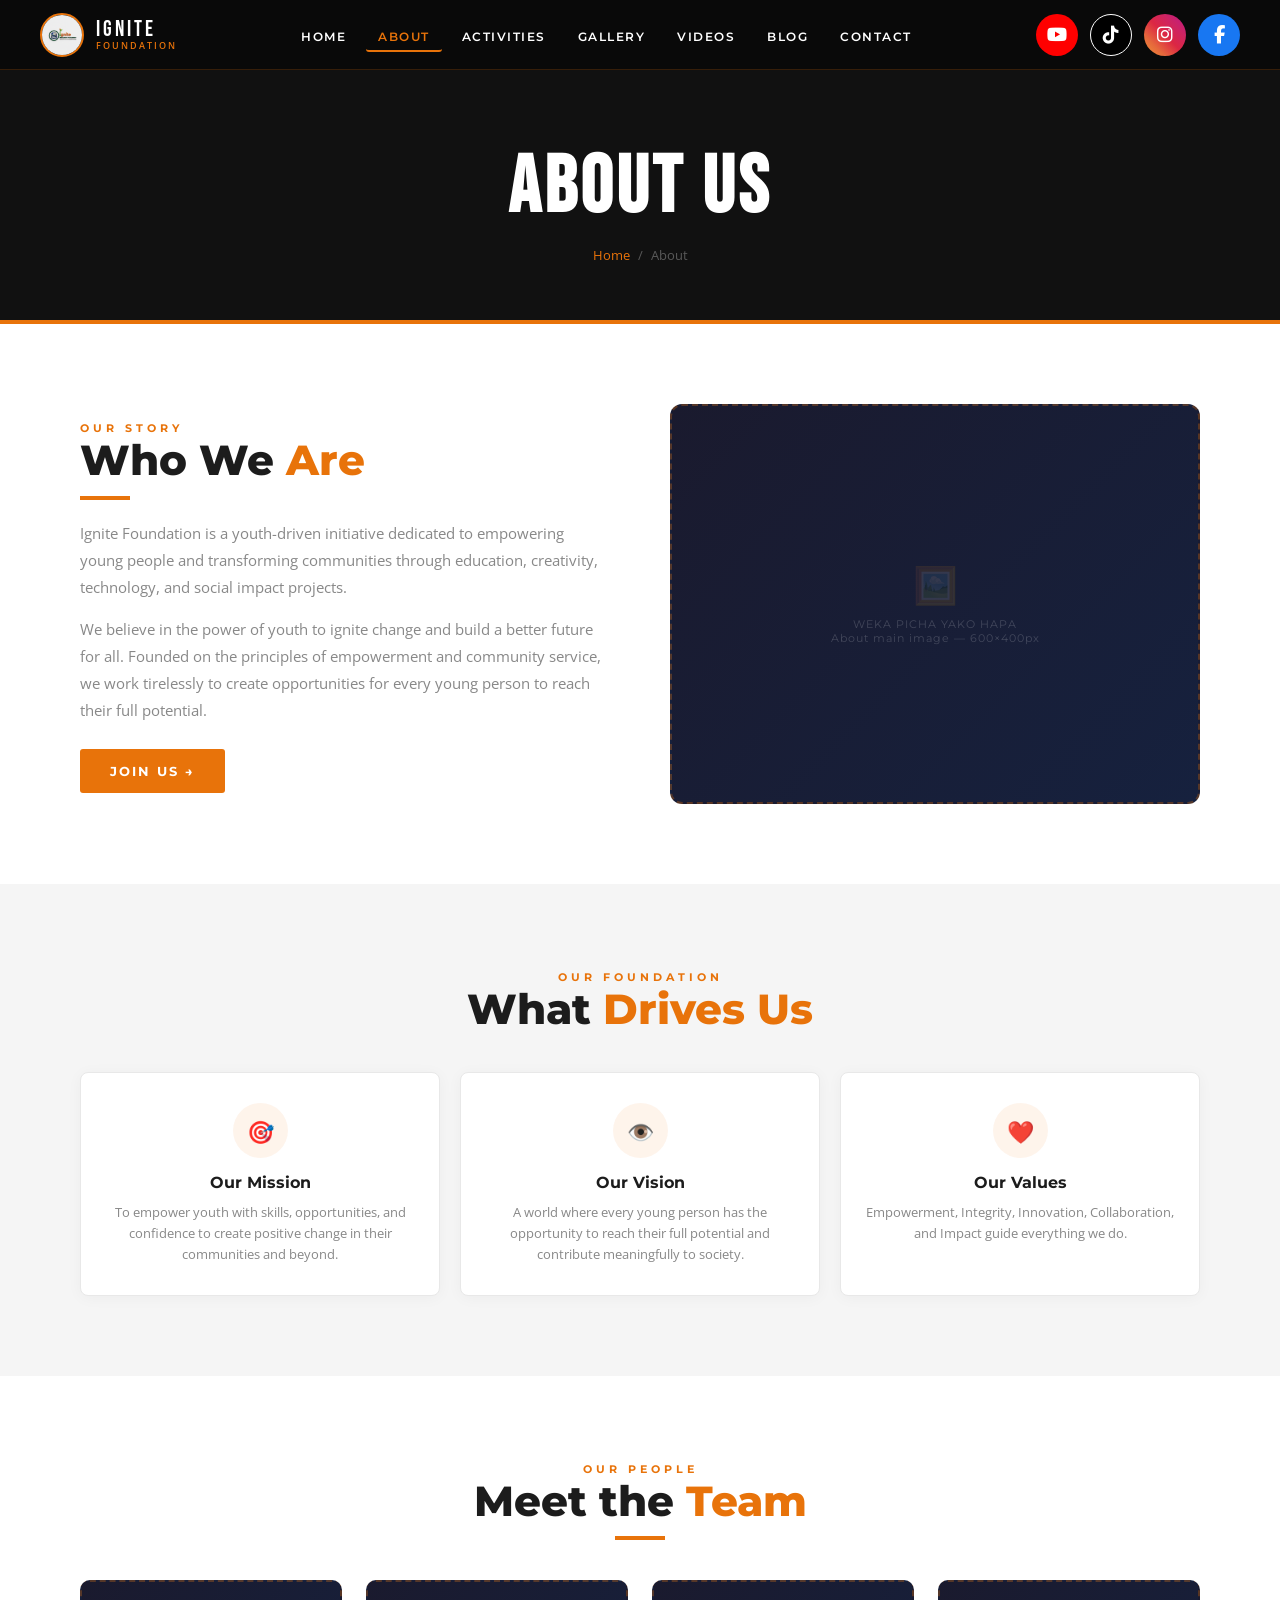
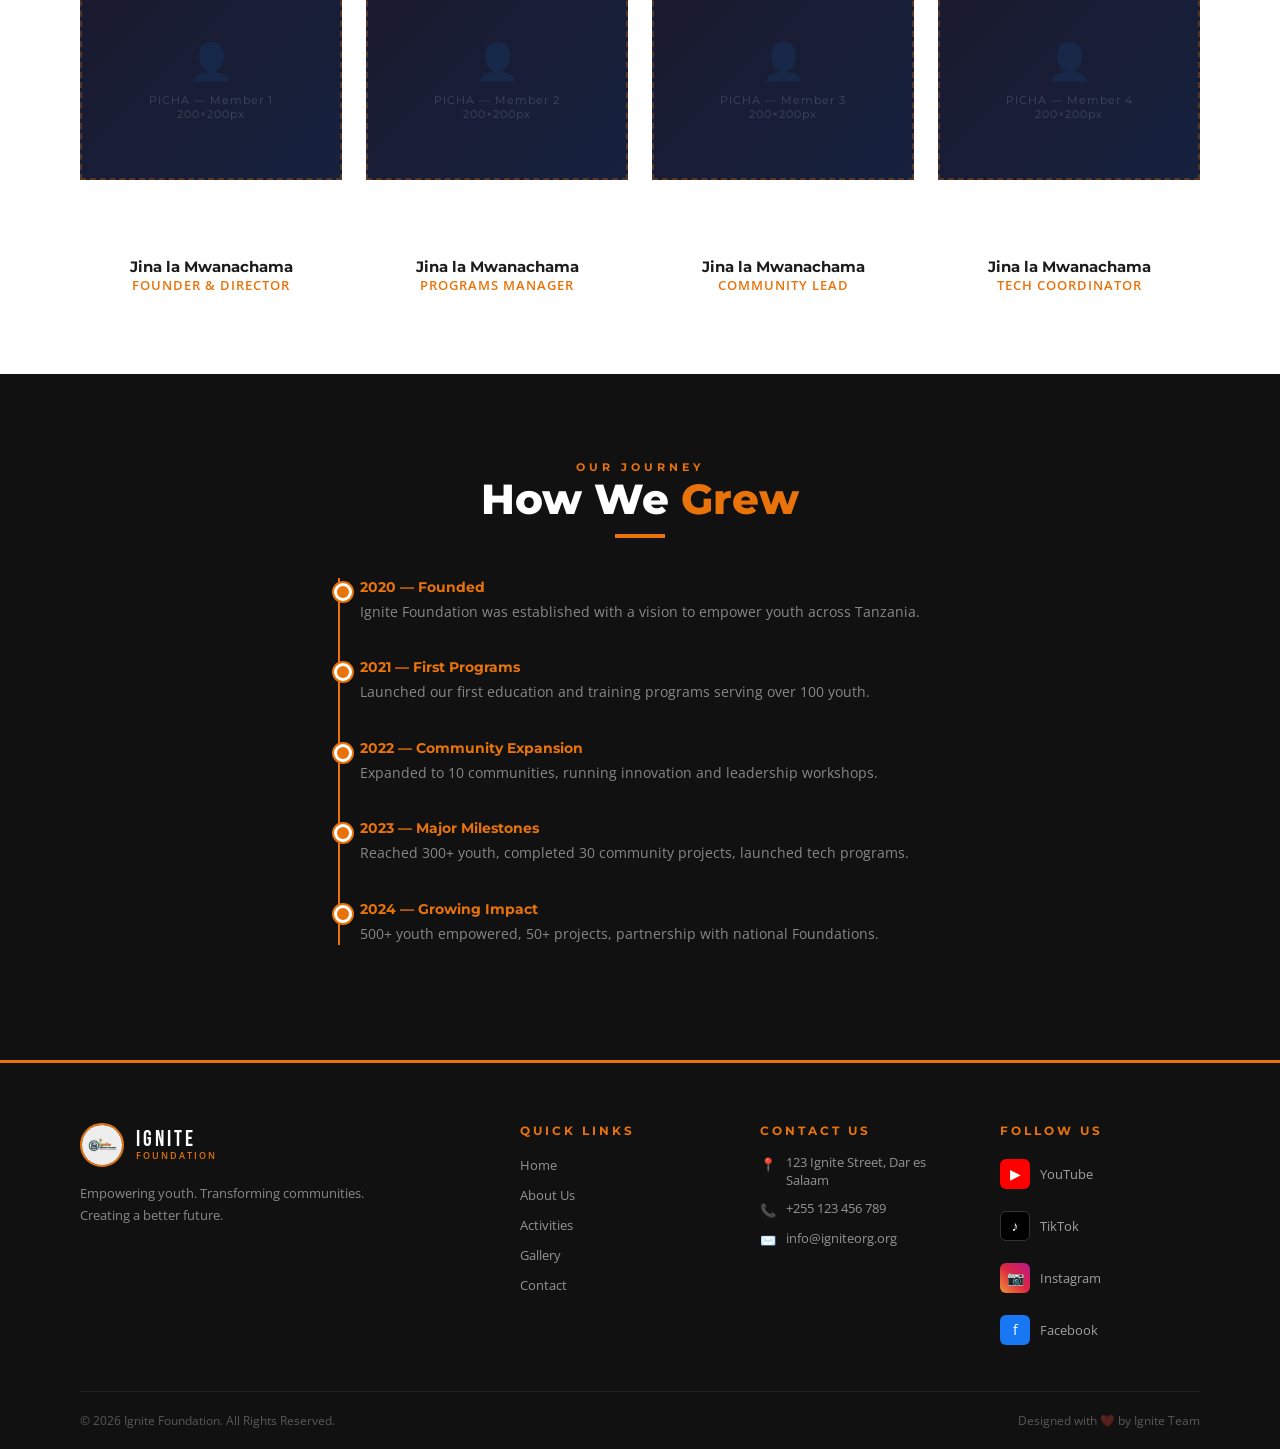
==== pages/about.html @ d7aace43 "First clean commit" ====
<!DOCTYPE html>
<html lang="sw">
<head>
  <meta charset="UTF-8"/>
  <meta name="viewport" content="width=device-width, initial-scale=1.0"/>
  <title>About Us – IGNITE Foundation</title>
  <link rel="stylesheet" href="../css/style.css"/>
  <style>
    .team-grid { display:grid; grid-template-columns:repeat(4,1fr); gap:24px; margin-top:40px; }
    .team-card { text-align:center; }
    .team-photo { width:100%; aspect-ratio:1; border-radius:10px; overflow:hidden; margin-bottom:15px; position:relative; }
    .team-photo img, .team-photo .img-placeholder { width:100%; height:100%; object-fit:cover; }
    .team-card h3 { font-family:'Montserrat',sans-serif; font-weight:700; font-size:15px; color:var(--text-dark); }
    .team-card p { font-size:13px; color:var(--orange); font-weight:600; letter-spacing:1px; text-transform:uppercase; }
    .timeline { position:relative; padding-left:30px; }
    .timeline::before { content:''; position:absolute; left:8px; top:0; bottom:0; width:2px; background:var(--orange); }
    .timeline-item { position:relative; margin-bottom:35px; }
    .timeline-item::before { content:''; position:absolute; left:-26px; top:5px; width:12px; height:12px; border-radius:50%; background:var(--orange); border:3px solid white; box-shadow:0 0 0 2px var(--orange); }
    .timeline-item h4 { font-family:'Montserrat',sans-serif; font-weight:700; color:var(--orange); font-size:14px; margin-bottom:5px; }
    .timeline-item p { font-size:14px; color:var(--gray); line-height:1.6; }
    @media(max-width:768px){ .team-grid{grid-template-columns:repeat(2,1fr);} }
    @media(max-width:480px){ .team-grid{grid-template-columns:1fr;} }
  </style>
</head>
<body>
<nav class="navbar">
  <a href="../index.html" class="nav-logo">

    <img src="../images/logo.png" alt="IGNITE Logo" class="logo-img">

    <div class="logo-text">
      <span class="logo-name">IGNITE</span>
      <span class="logo-tagline">Foundation</span>
    </div>

  </a>

  <ul class="nav-links">
    <li><a href="../index.html">Home</a></li>
    <li><a href="about.html" class="active">About</a></li>
    <li><a href="activities.html">Activities</a></li>
    <li><a href="gallery.html">Gallery</a></li>
    <li><a href="videos.html">Videos</a></li>
    <li><a href="blog.html">Blog</a></li>
    <li><a href="contact.html">Contact</a></li>
  </ul>



  <!-- FONT AWESOME ICONS -->
  <link rel="stylesheet" href="https://cdnjs.cloudflare.com/ajax/libs/font-awesome/6.5.0/css/all.min.css">

  <!-- INTERNAL STYLING -->
  <style>

    /* NAV SOCIAL CONTAINER */
    .nav-social {
      display: flex;
      gap: 12px;
      align-items: center;
    }

    /* ICON BUTTON STYLE */
    .nav-social a {
      width: 42px;
      height: 42px;
      display: flex;
      justify-content: center;
      align-items: center;
      border-radius: 50%;
      background: #222;
      color: #fff;
      font-size: 18px;
      text-decoration: none;
      transition: 0.3s ease;
    }

    /* HOVER EFFECT */
    .nav-social a:hover {
      transform: translateY(-4px) scale(1.1);
    }

    /* BRAND COLORS */
    .nav-social .yt:hover {
      background: #FF0000;
    }

    .nav-social .tt:hover {
      background: #000000;
    }

    .nav-social .ig:hover {
      background: linear-gradient(45deg, #f9ce34, #ee2a7b, #6228d7);
    }

    .nav-social .fb:hover {
      background: #1877F2;
    }

  </style>
</head>

<body>

<!-- SOCIAL ICONS -->
<div class="nav-social">

  <a href="#" class="yt" title="YouTube" target="_blank" rel="noopener">
    <i class="fa-brands fa-youtube"></i>
  </a>

  <a href="#" class="tt" title="TikTok" target="_blank" rel="noopener">
    <i class="fa-brands fa-tiktok"></i>
  </a>

  <a href="#" class="ig" title="Instagram" target="_blank" rel="noopener">
    <i class="fa-brands fa-instagram"></i>
  </a>

  <a href="#" class="fb" title="Facebook" target="_blank" rel="noopener">
    <i class="fa-brands fa-facebook-f"></i>
  </a>

</div>

</body>
</html>

  <div class="hamburger"><span></span><span></span><span></span></div>
</nav>
  <!-- Page Header -->
  <div class="page-header">
    <h1>About Us</h1>
    <div class="breadcrumb">
      <a href="../index.html">Home</a>
      <span>/</span>
      <span>About</span>
    </div>
  </div>

  <!-- Who We Are -->
  <section style="background:white;">
    <div class="container">
      <div style="display:grid;grid-template-columns:1fr 1fr;gap:60px;align-items:center;">
        <div class="fade-in">
          <span class="section-label">Our Story</span>
          <h2 class="section-title">Who We <span class="highlight">Are</span></h2>
          <div class="underline-bar"></div>
          <p style="color:var(--gray);line-height:1.8;margin-bottom:15px;font-size:15px;">
            Ignite Foundation is a youth-driven initiative dedicated to empowering young people and transforming communities through education, creativity, technology, and social impact projects.
          </p>
          <p style="color:var(--gray);line-height:1.8;margin-bottom:25px;font-size:15px;">
            We believe in the power of youth to ignite change and build a better future for all. Founded on the principles of empowerment and community service, we work tirelessly to create opportunities for every young person to reach their full potential.
          </p>
          <a href="contact.html" class="btn-primary">Join Us &rarr;</a>
        </div>

        <!--
          =============================================
          ABOUT IMAGE - WEKA PICHA YAKO HAPA
          <img src="../images/about-main.jpg" alt="About IGNITE" style="width:100%;border-radius:12px;object-fit:cover;height:400px;">
          =============================================
        -->
        <div class="img-placeholder fade-in" style="height:400px;border-radius:12px;">
          <span class="ph-icon">🖼️</span>
          <span class="ph-text">WEKA PICHA YAKO HAPA<br>About main image — 600×400px</span>
        </div>
      </div>
    </div>
  </section>

  <!-- Mission, Vision, Values -->
  <section style="background:var(--light-gray);">
    <div class="container">
      <div style="text-align:center;margin-bottom:40px;">
        <span class="section-label">Our Foundation</span>
        <h2 class="section-title">What <span class="highlight">Drives Us</span></h2>
      </div>
      <div class="cards-grid" style="grid-template-columns:repeat(3,1fr);">
        <div class="info-card fade-in">
          <div class="card-icon">🎯</div>
          <h3>Our Mission</h3>
          <p>To empower youth with skills, opportunities, and confidence to create positive change in their communities and beyond.</p>
        </div>
        <div class="info-card fade-in">
          <div class="card-icon">👁️</div>
          <h3>Our Vision</h3>
          <p>A world where every young person has the opportunity to reach their full potential and contribute meaningfully to society.</p>
        </div>
        <div class="info-card fade-in">
          <div class="card-icon">❤️</div>
          <h3>Our Values</h3>
          <p>Empowerment, Integrity, Innovation, Collaboration, and Impact guide everything we do.</p>
        </div>
      </div>
    </div>
  </section>

  <!-- Team Section -->
  <section style="background:white;">
    <div class="container">
      <div style="text-align:center;margin-bottom:10px;">
        <span class="section-label">Our People</span>
        <h2 class="section-title">Meet the <span class="highlight">Team</span></h2>
        <div class="underline-bar" style="margin:12px auto;"></div>
      </div>

      <div class="team-grid">
        <!--
          =============================================
          TEAM MEMBER 1 - WEKA PICHA NA JINA
          Badilisha div.img-placeholder na:
          <img src="../images/team-1.jpg" alt="Team Member" class="team-member-img">
          =============================================
        -->
        <div class="team-card fade-in">
          <div class="team-photo">
            <div class="img-placeholder" style="height:200px;">
              <span class="ph-icon">👤</span>
              <span class="ph-text">PICHA — Member 1<br>200×200px</span>
            </div>
          </div>
          <h3>Jina la Mwanachama</h3>
          <p>Founder & Director</p>
        </div>

        <div class="team-card fade-in">
          <div class="team-photo">
            <div class="img-placeholder" style="height:200px;">
              <span class="ph-icon">👤</span>
              <span class="ph-text">PICHA — Member 2<br>200×200px</span>
            </div>
          </div>
          <h3>Jina la Mwanachama</h3>
          <p>Programs Manager</p>
        </div>

        <div class="team-card fade-in">
          <div class="team-photo">
            <div class="img-placeholder" style="height:200px;">
              <span class="ph-icon">👤</span>
              <span class="ph-text">PICHA — Member 3<br>200×200px</span>
            </div>
          </div>
          <h3>Jina la Mwanachama</h3>
          <p>Community Lead</p>
        </div>

        <div class="team-card fade-in">
          <div class="team-photo">
            <div class="img-placeholder" style="height:200px;">
              <span class="ph-icon">👤</span>
              <span class="ph-text">PICHA — Member 4<br>200×200px</span>
            </div>
          </div>
          <h3>Jina la Mwanachama</h3>
          <p>Tech Coordinator</p>
        </div>
      </div>
    </div>
  </section>

  <!-- Journey Timeline -->
  <section style="background:var(--dark);">
    <div class="container" style="max-width:700px;">
      <div style="text-align:center;margin-bottom:40px;">
        <span class="section-label">Our Journey</span>
        <h2 class="section-title white">How We <span class="highlight">Grew</span></h2>
        <div class="underline-bar" style="margin:12px auto;"></div>
      </div>
      <div class="timeline">
        <div class="timeline-item fade-in">
          <h4>2020 — Founded</h4>
          <p>Ignite Foundation was established with a vision to empower youth across Tanzania.</p>
        </div>
        <div class="timeline-item fade-in">
          <h4>2021 — First Programs</h4>
          <p>Launched our first education and training programs serving over 100 youth.</p>
        </div>
        <div class="timeline-item fade-in">
          <h4>2022 — Community Expansion</h4>
          <p>Expanded to 10 communities, running innovation and leadership workshops.</p>
        </div>
        <div class="timeline-item fade-in">
          <h4>2023 — Major Milestones</h4>
          <p>Reached 300+ youth, completed 30 community projects, launched tech programs.</p>
        </div>
        <div class="timeline-item fade-in">
          <h4>2024 — Growing Impact</h4>
          <p>500+ youth empowered, 50+ projects, partnership with national Foundations.</p>
        </div>
      </div>
    </div>
  </section>

  <!-- Footer -->
  <footer>
   <div class="container">
  <div class="footer-grid">
    <div class="footer-brand">

      <a href="../index.html" class="nav-logo">

        <!-- FOOTER LOGO IMAGE -->
        <img src="../images/logo.png" alt="IGNITE Logo" class="logo-img">

        <div class="logo-text">
          <span class="logo-name">IGNITE</span>
          <span class="logo-tagline">Foundation</span>
        </div>

      </a>

      <p>
        Empowering youth.
        Transforming communities.<br>
        Creating a better future.
      </p>

    </div>
        <div class="footer-col">
          <h4>Quick Links</h4>
          <ul>
            <li><a href="../index.html">Home</a></li>
            <li><a href="about.html">About Us</a></li>
            <li><a href="activities.html">Activities</a></li>
            <li><a href="gallery.html">Gallery</a></li>
            <li><a href="contact.html">Contact</a></li>
          </ul>
        </div>
        <div class="footer-col">
          <h4>Contact Us</h4>
          <div class="contact-item"><span>📍</span><span>123 Ignite Street, Dar es Salaam</span></div>
          <div class="contact-item"><span>📞</span><span>+255 123 456 789</span></div>
          <div class="contact-item"><span>✉️</span><span>info@igniteorg.org</span></div>
        </div>
        <div class="footer-col">
          <h4>Follow Us</h4>
          <div class="social-links">
            <!-- BADILISHA href na links zako halisi -->
            <a href="#" class="social-link" target="_blank"><div class="social-icon s-yt">▶</div><span>YouTube</span></a>
            <a href="#" class="social-link" target="_blank"><div class="social-icon s-tt">♪</div><span>TikTok</span></a>
            <a href="#" class="social-link" target="_blank"><div class="social-icon s-ig">📷</div><span>Instagram</span></a>
            <a href="#" class="social-link" target="_blank"><div class="social-icon s-fb">f</div><span>Facebook</span></a>
          </div>
        </div>
      </div>
      <div class="footer-bottom">
        <p>© 2026 Ignite Foundation. All Rights Reserved.</p>
        <p>Designed with ❤️ by Ignite Team</p>
      </div>
    </div>
  </footer>
  <script src="../js/main.js"></script>
</body>
</html>
---- css/style.css ----
/* =============================================
   IGNITE ORGANIZATION - MAIN STYLESHEET
   ============================================= */

@import url('https://fonts.googleapis.com/css2?family=Bebas+Neue&family=Montserrat:wght@300;400;600;700;800;900&family=Open+Sans:wght@300;400;600&display=swap');

:root {
  --orange: #E8730A;
  --orange-dark: #C5600A;
  --orange-light: #FF9A3C;
  --black: #0A0A0A;
  --dark: #111111;
  --dark-card: #1A1A1A;
  --white: #FFFFFF;
  --gray: #888888;
  --light-gray: #F5F5F5;
  --text-dark: #1C1C1C;
}

* {
  margin: 0;
  padding: 0;
  box-sizing: border-box;
}

html { scroll-behavior: smooth; }

body {
  font-family: 'Open Sans', sans-serif;
  color: var(--text-dark);
  background: var(--white);
  overflow-x: hidden;
}

/* ---- NAVBAR ---- */
.navbar {
  position: fixed;
  top: 0; left: 0; right: 0;
  z-index: 1000;
  background: rgba(10,10,10,0.97);
  backdrop-filter: blur(10px);
  display: flex;
  align-items: center;
  justify-content: space-between;
  padding: 0 40px;
  height: 70px;
  border-bottom: 1px solid rgba(232,115,10,0.2);
}

.nav-logo {
  display: flex;
  align-items: center;
  gap: 12px;
  text-decoration: none;
}

/* =============================================
   LOGO PLACEHOLDER - WEKA LOGO YAKO HAPA
   Badilisha <img> tag hii na logo yako halisi
   ============================================= */
.logo-img {
  width: 44px;
  height: 44px;
  border-radius: 50%;
  object-fit: cover;
  border: 2px solid var(--orange);
  /* Hii ni placeholder - weka src="path/to/your-logo.png" */
  background: linear-gradient(135deg, var(--orange), var(--orange-dark));
  display: flex;
  align-items: center;
  justify-content: center;
  font-size: 20px;
  color: white;
  font-weight: 900;
  font-family: 'Bebas Neue', sans-serif;
  letter-spacing: 1px;
}

.logo-text {
  display: flex;
  flex-direction: column;
}

.logo-name {
  font-family: 'Bebas Neue', sans-serif;
  font-size: 22px;
  letter-spacing: 3px;
  color: var(--white);
  line-height: 1;
}

.logo-tagline {
  font-size: 9px;
  color: var(--orange);
  letter-spacing: 2px;
  text-transform: uppercase;
  font-weight: 600;
  line-height: 1;
}

.nav-links {
  display: flex;
  align-items: center;
  gap: 8px;
  list-style: none;
}

.nav-links a {
  color: var(--white);
  text-decoration: none;
  font-size: 12px;
  font-weight: 600;
  letter-spacing: 1.5px;
  text-transform: uppercase;
  padding: 6px 12px;
  border-radius: 3px;
  transition: all 0.3s;
  font-family: 'Montserrat', sans-serif;
}

.nav-links a:hover,
.nav-links a.active {
  color: var(--orange);
}

.nav-links a.active {
  border-bottom: 2px solid var(--orange);
}

.nav-social {
  display: flex;
  align-items: center;
  gap: 10px;
}

.nav-social a {
  width: 32px;
  height: 32px;
  border-radius: 50%;
  display: flex;
  align-items: center;
  justify-content: center;
  text-decoration: none;
  font-size: 14px;
  transition: transform 0.3s;
  color: white;
}

.nav-social a:hover { transform: scale(1.15); }
.nav-social a.yt { background: #FF0000; }
.nav-social a.tt { background: #000; border: 1px solid #fff; }
.nav-social a.ig { background: linear-gradient(45deg, #f09433, #e6683c, #dc2743, #cc2366, #bc1888); }
.nav-social a.fb { background: #1877F2; }

.hamburger {
  display: none;
  flex-direction: column;
  gap: 5px;
  cursor: pointer;
  padding: 5px;
}
.hamburger span {
  width: 25px; height: 2px;
  background: white;
  transition: all 0.3s;
}

/* ---- HERO ---- */
.hero {
  position: relative;
  height: 100vh;
  min-height: 600px;
  overflow: hidden;
  display: flex;
  align-items: center;
}

.hero-slides { position: absolute; inset: 0; }

.slide {
  position: absolute;
  inset: 0;
  opacity: 0;
  transition: opacity 1s ease;
}
.slide.active { opacity: 1; }

/* =============================================
   HERO SLIDES - WEKA PICHA ZAKO HAPA
   Kila .slide-bg inahitaji picha yako halisi
   ============================================= */
.slide-bg {
  width: 100%; height: 100%;
  object-fit: cover;
  /* 
    JINSI YA KUBADILISHA:
    Badilisha style="background: ..." na:
    <img src="images/hero-1.jpg" alt="Hero Image" class="slide-bg-img">
    au weka: background-image: url('images/hero-1.jpg');
  */
}

.slide-overlay {
  position: absolute;
  inset: 0;
  background: linear-gradient(90deg, rgba(0,0,0,0.85) 0%, rgba(0,0,0,0.4) 60%, transparent 100%);
}

.hero-content {
  position: relative;
  z-index: 2;
  padding: 0 80px;
  max-width: 700px;
}

.hero-content h1 {
  font-family: 'Bebas Neue', sans-serif;
  font-size: clamp(60px, 10vw, 110px);
  color: var(--orange);
  letter-spacing: 4px;
  line-height: 0.9;
  animation: slideUp 0.8s ease forwards;
}

.hero-content h2 {
  font-family: 'Montserrat', sans-serif;
  font-size: clamp(18px, 3vw, 28px);
  color: var(--white);
  font-weight: 900;
  text-transform: uppercase;
  letter-spacing: 2px;
  margin: 12px 0;
  animation: slideUp 0.9s ease forwards;
}

.hero-content p {
  color: rgba(255,255,255,0.8);
  font-size: 15px;
  line-height: 1.7;
  margin-bottom: 30px;
  max-width: 380px;
  animation: slideUp 1s ease forwards;
}

.btn-primary {
  display: inline-flex;
  align-items: center;
  gap: 10px;
  background: var(--orange);
  color: white;
  padding: 14px 30px;
  text-decoration: none;
  font-family: 'Montserrat', sans-serif;
  font-weight: 700;
  font-size: 13px;
  letter-spacing: 2px;
  text-transform: uppercase;
  border-radius: 3px;
  transition: all 0.3s;
  border: none;
  cursor: pointer;
}

.btn-primary:hover {
  background: var(--orange-dark);
  transform: translateY(-2px);
  box-shadow: 0 8px 25px rgba(232,115,10,0.4);
}

.btn-outline {
  display: inline-flex;
  align-items: center;
  gap: 10px;
  background: transparent;
  color: white;
  padding: 14px 30px;
  text-decoration: none;
  font-family: 'Montserrat', sans-serif;
  font-weight: 700;
  font-size: 13px;
  letter-spacing: 2px;
  text-transform: uppercase;
  border-radius: 3px;
  border: 2px solid white;
  transition: all 0.3s;
  cursor: pointer;
}
.btn-outline:hover { background: white; color: var(--black); }

.btn-dark {
  display: inline-flex;
  align-items: center;
  gap: 10px;
  background: var(--black);
  color: white;
  padding: 14px 30px;
  text-decoration: none;
  font-family: 'Montserrat', sans-serif;
  font-weight: 700;
  font-size: 13px;
  letter-spacing: 2px;
  text-transform: uppercase;
  border-radius: 3px;
  transition: all 0.3s;
  border: 2px solid var(--black);
}
.btn-dark:hover { background: transparent; color: var(--black); border-color: var(--black); }

.hero-dots {
  position: absolute;
  bottom: 30px;
  left: 50%;
  transform: translateX(-50%);
  display: flex;
  gap: 8px;
  z-index: 5;
}

.dot {
  width: 10px; height: 10px;
  border-radius: 50%;
  background: rgba(255,255,255,0.4);
  cursor: pointer;
  transition: all 0.3s;
}
.dot.active { background: var(--orange); transform: scale(1.3); }

.hero-nav {
  position: absolute;
  top: 50%; z-index: 5;
  transform: translateY(-50%);
  background: rgba(255,255,255,0.1);
  border: 1px solid rgba(255,255,255,0.3);
  color: white;
  width: 50px; height: 50px;
  border-radius: 50%;
  cursor: pointer;
  font-size: 20px;
  display: flex;
  align-items: center;
  justify-content: center;
  transition: all 0.3s;
  backdrop-filter: blur(5px);
}
.hero-nav:hover { background: var(--orange); border-color: var(--orange); }
.hero-prev { left: 20px; }
.hero-next { right: 20px; }

/* ---- SECTIONS ---- */
section { padding: 80px 0; }

.container {
  max-width: 1200px;
  margin: 0 auto;
  padding: 0 40px;
}

.section-label {
  font-family: 'Montserrat', sans-serif;
  font-size: 11px;
  font-weight: 700;
  letter-spacing: 4px;
  text-transform: uppercase;
  color: var(--orange);
  margin-bottom: 8px;
}

.section-title {
  font-family: 'Montserrat', sans-serif;
  font-size: clamp(28px, 4vw, 42px);
  font-weight: 800;
  color: var(--text-dark);
  line-height: 1.1;
}

.section-title .highlight { color: var(--orange); }

.section-title.white { color: var(--white); }

.underline-bar {
  width: 50px; height: 4px;
  background: var(--orange);
  margin: 12px 0 20px;
}

/* ---- ABOUT SECTION ---- */
.about-section { background: var(--white); }

.about-grid {
  display: grid;
  grid-template-columns: 1fr 2fr;
  gap: 60px;
  align-items: start;
}

.about-left p {
  color: var(--gray);
  line-height: 1.8;
  margin-bottom: 25px;
  font-size: 15px;
}

.cards-grid {
  display: grid;
  grid-template-columns: repeat(3, 1fr);
  gap: 20px;
}

.info-card {
  background: var(--white);
  border: 1px solid #E8E8E8;
  border-radius: 8px;
  padding: 30px 20px;
  text-align: center;
  transition: all 0.3s;
  box-shadow: 0 2px 15px rgba(0,0,0,0.04);
}

.info-card:hover {
  border-color: var(--orange);
  transform: translateY(-5px);
  box-shadow: 0 10px 30px rgba(232,115,10,0.1);
}

.card-icon {
  width: 55px; height: 55px;
  margin: 0 auto 15px;
  background: rgba(232,115,10,0.08);
  border-radius: 50%;
  display: flex;
  align-items: center;
  justify-content: center;
  font-size: 22px;
}

.info-card h3 {
  font-family: 'Montserrat', sans-serif;
  font-size: 16px;
  font-weight: 700;
  margin-bottom: 10px;
  color: var(--text-dark);
}

.info-card p {
  font-size: 13px;
  color: var(--gray);
  line-height: 1.6;
}

/* ---- ACTIVITIES ---- */
.activities-section {
  background: var(--dark);
  padding: 80px 0;
}

.activities-header {
  display: flex;
  justify-content: space-between;
  align-items: flex-end;
  margin-bottom: 40px;
}

.activities-grid {
  display: grid;
  grid-template-columns: repeat(4, 1fr);
  gap: 20px;
}

.activity-card {
  position: relative;
  border-radius: 8px;
  overflow: hidden;
  cursor: pointer;
  group: true;
}

/* =============================================
   ACTIVITY CARDS - WEKA PICHA ZAKO HAPA
   Kila .activity-img inahitaji picha yako
   ============================================= */
.activity-img {
  width: 100%;
  height: 220px;
  object-fit: cover;
  display: block;
  transition: transform 0.4s ease;
  /*
    JINSI YA KUBADILISHA:
    <img src="images/activity-1.jpg" alt="Education" class="activity-img">
    au weka background-image kwenye div
  */
}

.activity-card:hover .activity-img { transform: scale(1.05); }

.activity-overlay {
  position: absolute;
  bottom: 0; left: 0; right: 0;
  background: linear-gradient(0deg, rgba(0,0,0,0.95) 0%, transparent 100%);
  padding: 60px 16px 16px;
}

.activity-badge {
  width: 38px; height: 38px;
  background: var(--orange);
  border-radius: 50%;
  display: flex;
  align-items: center;
  justify-content: center;
  font-size: 16px;
  margin-bottom: 8px;
}

.activity-overlay h3 {
  font-family: 'Montserrat', sans-serif;
  font-size: 14px;
  font-weight: 700;
  color: white;
  margin-bottom: 5px;
}

.activity-overlay p {
  font-size: 12px;
  color: rgba(255,255,255,0.7);
  line-height: 1.5;
}

/* ---- GALLERY ---- */
.gallery-grid {
  display: grid;
  grid-template-columns: repeat(3, 1fr);
  gap: 12px;
}

/* =============================================
   GALLERY - WEKA PICHA ZAKO HAPA
   Kila .gallery-item inahitaji picha yako
   ============================================= */
.gallery-item {
  position: relative;
  border-radius: 6px;
  overflow: hidden;
  aspect-ratio: 4/3;
  cursor: pointer;
  /*
    JINSI YA KUBADILISHA:
    <img src="images/gallery-1.jpg" alt="Gallery" class="gallery-img">
    Weka picha yako halisi ndani ya kila gallery-item
  */
}

.gallery-img {
  width: 100%; height: 100%;
  object-fit: cover;
  transition: transform 0.4s ease;
}

.gallery-item:hover .gallery-img { transform: scale(1.08); }

.gallery-overlay {
  position: absolute;
  inset: 0;
  background: rgba(232,115,10,0.7);
  display: flex;
  align-items: center;
  justify-content: center;
  opacity: 0;
  transition: opacity 0.3s;
  font-size: 28px;
  color: white;
}
.gallery-item:hover .gallery-overlay { opacity: 1; }

/* ---- VIDEO SECTION ---- */
.video-section { background: var(--light-gray); }

.video-wrapper {
  position: relative;
  border-radius: 10px;
  overflow: hidden;
  aspect-ratio: 16/9;
  cursor: pointer;
}

/* =============================================
   VIDEO SECTION - WEKA VIDEO YAKO HAPA
   Badilisha embed URL au thumbnail
   ============================================= */
.video-thumbnail {
  width: 100%; height: 100%;
  object-fit: cover;
  /*
    JINSI YA KUBADILISHA:
    Option 1 - YouTube: badilisha src ya iframe
    Option 2 - Thumbnail: weka picha yako
    <img src="images/video-thumb.jpg" class="video-thumbnail">
  */
}

.play-btn {
  position: absolute;
  top: 50%; left: 50%;
  transform: translate(-50%, -50%);
  width: 70px; height: 70px;
  background: rgba(232,115,10,0.9);
  border-radius: 50%;
  display: flex;
  align-items: center;
  justify-content: center;
  font-size: 26px;
  color: white;
  transition: all 0.3s;
  cursor: pointer;
  border: 3px solid white;
}
.play-btn:hover { transform: translate(-50%, -50%) scale(1.1); }

/* ---- CTA BANNER ---- */
.cta-section {
  position: relative;
  overflow: hidden;
  padding: 80px 0;
}

/* =============================================
   CTA BACKGROUND - WEKA PICHA YAKO HAPA
   ============================================= */
.cta-bg {
  position: absolute; inset: 0;
  /*
    JINSI YA KUBADILISHA:
    background-image: url('images/cta-bg.jpg');
    background-size: cover;
    background-position: center;
    Kisha ongeza overlay kwa urembo
  */
  background: linear-gradient(135deg, var(--orange-dark) 0%, var(--orange) 100%);
}

.cta-overlay {
  position: absolute; inset: 0;
  background: rgba(0,0,0,0.3);
}

.cta-content {
  position: relative;
  z-index: 2;
  display: flex;
  justify-content: space-between;
  align-items: center;
  gap: 30px;
}

.cta-text h2 {
  font-family: 'Bebas Neue', sans-serif;
  font-size: clamp(36px, 5vw, 56px);
  color: white;
  letter-spacing: 2px;
}

.cta-text p { color: rgba(255,255,255,0.85); font-size: 16px; }

/* ---- STATS ---- */
.stats-section { background: var(--black); padding: 60px 0; }

.stats-grid {
  display: grid;
  grid-template-columns: repeat(4, 1fr);
  gap: 20px;
  text-align: center;
}

.stat-item { padding: 20px; }

.stat-num {
  font-family: 'Bebas Neue', sans-serif;
  font-size: 60px;
  color: var(--orange);
  line-height: 1;
}

.stat-label {
  font-size: 13px;
  color: rgba(255,255,255,0.6);
  letter-spacing: 2px;
  text-transform: uppercase;
  font-family: 'Montserrat', sans-serif;
  font-weight: 600;
  margin-top: 5px;
}

/* ---- FOOTER ---- */
footer {
  background: var(--dark);
  padding: 60px 0 20px;
  border-top: 3px solid var(--orange);
}

.footer-grid {
  display: grid;
  grid-template-columns: 2fr 1fr 1fr 1fr;
  gap: 40px;
  margin-bottom: 40px;
}

.footer-brand p {
  color: rgba(255,255,255,0.5);
  font-size: 13px;
  line-height: 1.7;
  margin: 15px 0;
}

.footer-col h4 {
  font-family: 'Montserrat', sans-serif;
  font-size: 12px;
  font-weight: 700;
  letter-spacing: 3px;
  text-transform: uppercase;
  color: var(--orange);
  margin-bottom: 15px;
}

.footer-col ul { list-style: none; }
.footer-col ul li { margin-bottom: 8px; }
.footer-col ul li a {
  color: rgba(255,255,255,0.55);
  text-decoration: none;
  font-size: 13px;
  transition: color 0.3s;
}
.footer-col ul li a:hover { color: var(--orange); }

.contact-item {
  display: flex;
  align-items: flex-start;
  gap: 10px;
  margin-bottom: 10px;
  color: rgba(255,255,255,0.55);
  font-size: 13px;
}

.contact-item span:first-child { color: var(--orange); margin-top: 2px; }

/* =============================================
   SOCIAL MEDIA LINKS - WEKA LINKS ZAKO HAPA
   Badilisha href="#" na link zako halisi
   ============================================= */
.social-links {
  display: flex;
  flex-direction: column;
  gap: 10px;
}

.social-link {
  display: flex;
  align-items: center;
  gap: 10px;
  text-decoration: none;
  color: rgba(255,255,255,0.6);
  font-size: 13px;
  transition: all 0.3s;
  padding: 6px 0;
}

.social-link:hover { color: white; transform: translateX(5px); }

.social-icon {
  width: 30px; height: 30px;
  border-radius: 6px;
  display: flex;
  align-items: center;
  justify-content: center;
  font-size: 14px;
  color: white;
  flex-shrink: 0;
}

.s-yt { background: #FF0000; }
.s-tt { background: #010101; border: 1px solid #333; }
.s-ig { background: linear-gradient(45deg, #f09433, #dc2743, #bc1888); }
.s-fb { background: #1877F2; }

.footer-bottom {
  border-top: 1px solid rgba(255,255,255,0.08);
  padding-top: 20px;
  display: flex;
  justify-content: space-between;
  align-items: center;
}

.footer-bottom p { color: rgba(255,255,255,0.3); font-size: 12px; }

/* ---- IMAGE PLACEHOLDER STYLES ---- */
.img-placeholder {
  background: linear-gradient(135deg, #1a1a2e, #16213e);
  display: flex;
  flex-direction: direction;
  flex-direction: column;
  align-items: center;
  justify-content: center;
  color: rgba(255,255,255,0.3);
  font-size: 13px;
  text-align: center;
  gap: 10px;
  border: 2px dashed rgba(232,115,10,0.3);
  font-family: 'Montserrat', sans-serif;
}

.img-placeholder .ph-icon { font-size: 36px; opacity: 0.4; }
.img-placeholder .ph-text { font-size: 11px; letter-spacing: 1px; opacity: 0.6; }

/* ---- ANIMATIONS ---- */
@keyframes slideUp {
  from { opacity: 0; transform: translateY(30px); }
  to { opacity: 1; transform: translateY(0); }
}

.fade-in {
  opacity: 0;
  transform: translateY(25px);
  transition: all 0.7s ease;
}
.fade-in.visible { opacity: 1; transform: translateY(0); }

/* ---- PAGE HEADER (for inner pages) ---- */
.page-header {
  padding: 140px 0 60px;
  background: var(--dark);
  text-align: center;
  position: relative;
  overflow: hidden;
}

.page-header::after {
  content: '';
  position: absolute;
  bottom: 0; left: 0; right: 0;
  height: 4px;
  background: var(--orange);
}

.page-header h1 {
  font-family: 'Bebas Neue', sans-serif;
  font-size: clamp(40px, 7vw, 80px);
  color: white;
  letter-spacing: 4px;
}

.breadcrumb {
  display: flex;
  justify-content: center;
  gap: 8px;
  margin-top: 10px;
  font-size: 13px;
  color: rgba(255,255,255,0.5);
}
.breadcrumb a { color: var(--orange); text-decoration: none; }
.breadcrumb span { color: rgba(255,255,255,0.3); }

/* ---- RESPONSIVE ---- */
@media (max-width: 992px) {
  .about-grid { grid-template-columns: 1fr; }
  .cards-grid { grid-template-columns: repeat(3, 1fr); }
  .activities-grid { grid-template-columns: repeat(2, 1fr); }
  .footer-grid { grid-template-columns: 1fr 1fr; }
  .stats-grid { grid-template-columns: repeat(2, 1fr); }
}

@media (max-width: 768px) {
  .navbar { padding: 0 20px; }
  .nav-links { display: none; flex-direction: column; position: absolute; top: 70px; left: 0; right: 0; background: var(--dark); padding: 20px; }
  .nav-links.open { display: flex; }
  .hamburger { display: flex; }
  .nav-social { display: none; }
  .hero-content { padding: 0 30px; }
  .cards-grid { grid-template-columns: 1fr 1fr; }
  .activities-grid { grid-template-columns: 1fr 1fr; }
  .gallery-grid { grid-template-columns: repeat(2, 1fr); }
  .cta-content { flex-direction: column; text-align: center; }
  .footer-grid { grid-template-columns: 1fr; }
  .footer-bottom { flex-direction: column; gap: 10px; text-align: center; }
  .activities-header { flex-direction: column; align-items: flex-start; gap: 15px; }
}

@media (max-width: 480px) {
  .cards-grid { grid-template-columns: 1fr; }
  .activities-grid { grid-template-columns: 1fr; }
  .gallery-grid { grid-template-columns: 1fr; }
  .stats-grid { grid-template-columns: 1fr 1fr; }
}
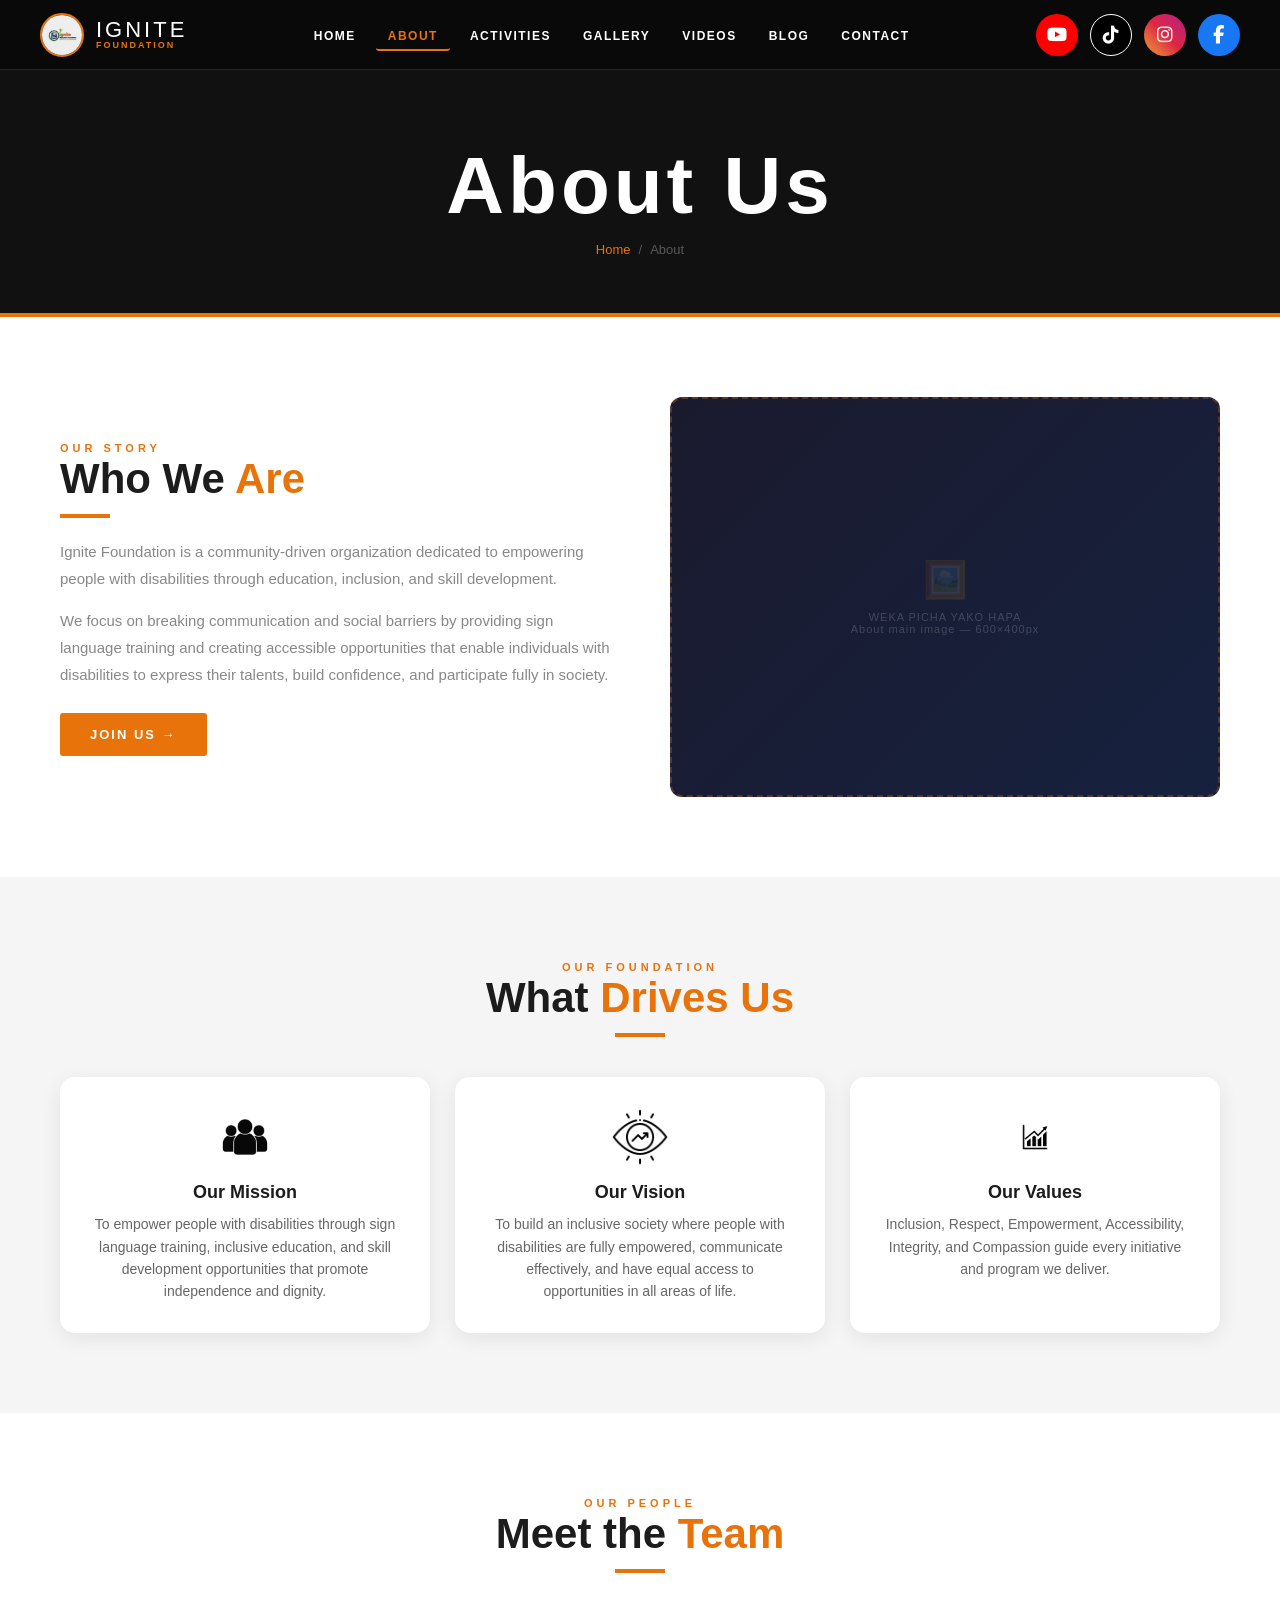
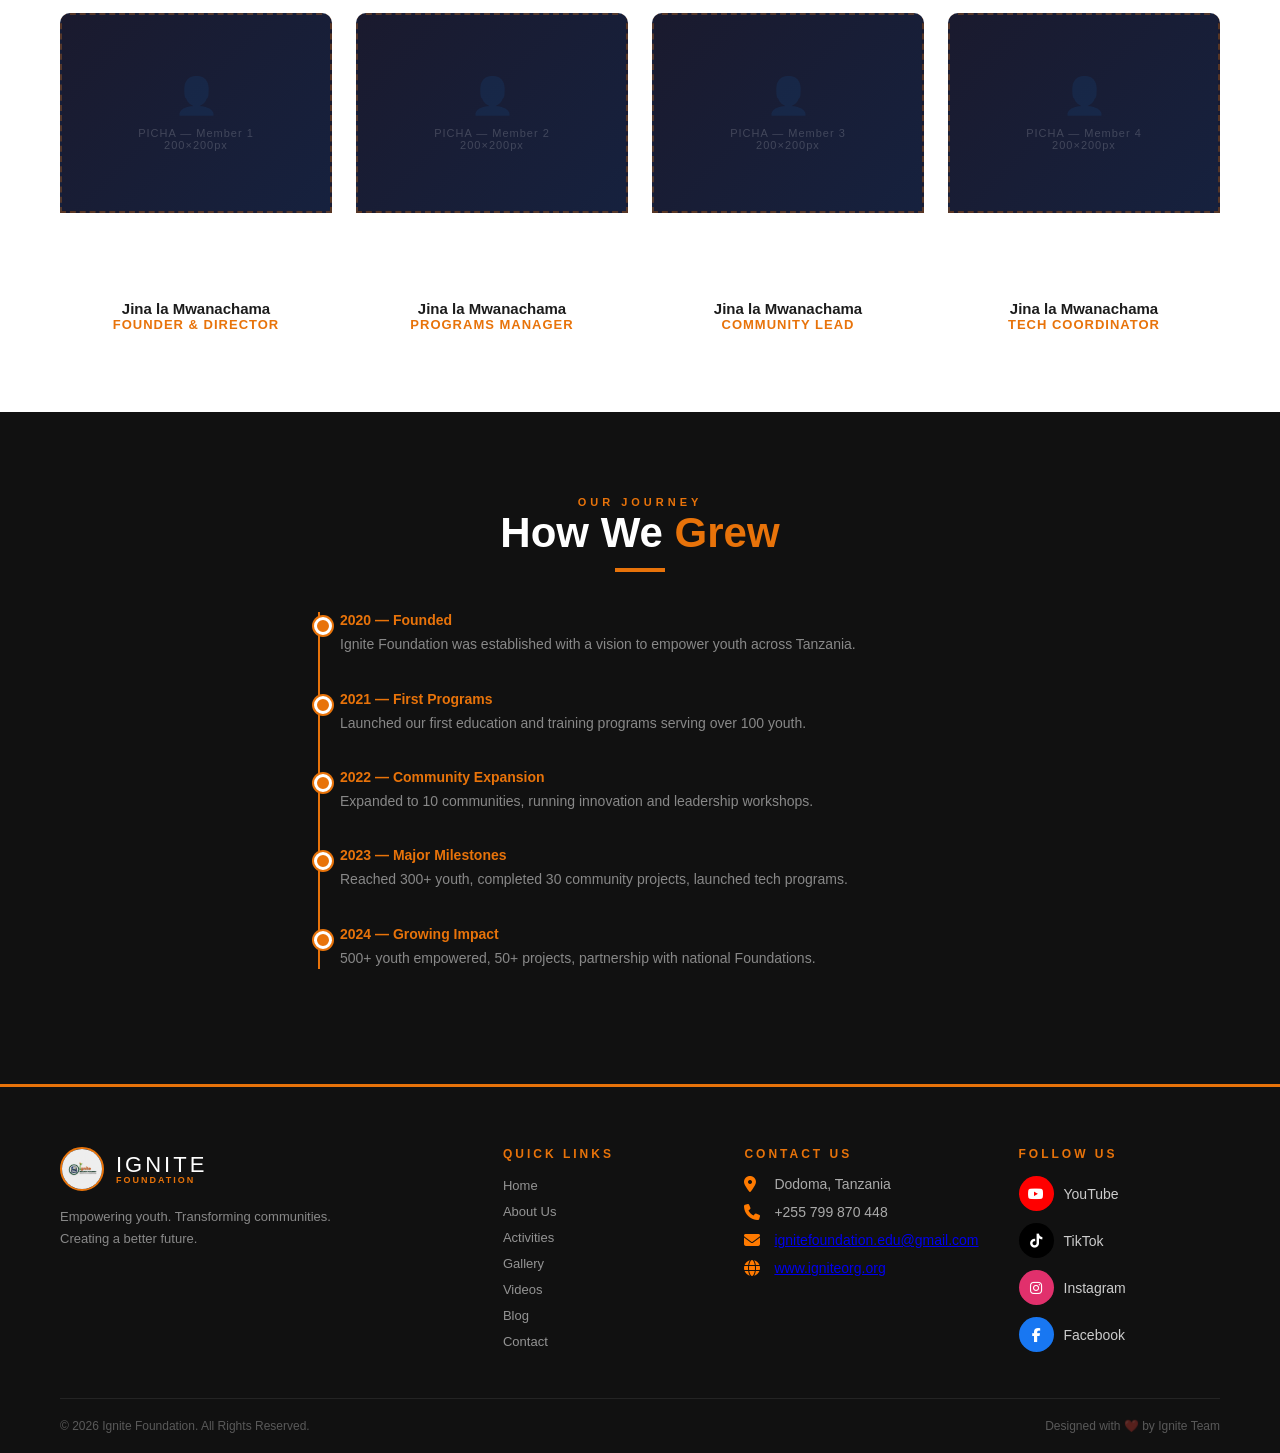
==== commit cfd1ef72: "Add all project files and updates" ====
--- a/pages/about.html
+++ b/pages/about.html
@@ -105,7 +105,7 @@
 <!-- SOCIAL ICONS -->
 <div class="nav-social">
 
-  <a href="#" class="yt" title="YouTube" target="_blank" rel="noopener">
+  <a href="https://www.youtube.com/@Ignite_Foundation" class="yt" title="YouTube" target="_blank" rel="noopener">
     <i class="fa-brands fa-youtube"></i>
   </a>
 
@@ -147,10 +147,10 @@
           <h2 class="section-title">Who We <span class="highlight">Are</span></h2>
           <div class="underline-bar"></div>
           <p style="color:var(--gray);line-height:1.8;margin-bottom:15px;font-size:15px;">
-            Ignite Foundation is a youth-driven initiative dedicated to empowering young people and transforming communities through education, creativity, technology, and social impact projects.
+           Ignite Foundation is a community-driven organization dedicated to empowering people with disabilities through education, inclusion, and skill development.
           </p>
           <p style="color:var(--gray);line-height:1.8;margin-bottom:25px;font-size:15px;">
-            We believe in the power of youth to ignite change and build a better future for all. Founded on the principles of empowerment and community service, we work tirelessly to create opportunities for every young person to reach their full potential.
+            We focus on breaking communication and social barriers by providing sign language training and creating accessible opportunities that enable individuals with disabilities to express their talents, build confidence, and participate fully in society.
           </p>
           <a href="contact.html" class="btn-primary">Join Us &rarr;</a>
         </div>
@@ -170,31 +170,50 @@
   </section>
 
   <!-- Mission, Vision, Values -->
-  <section style="background:var(--light-gray);">
-    <div class="container">
-      <div style="text-align:center;margin-bottom:40px;">
-        <span class="section-label">Our Foundation</span>
-        <h2 class="section-title">What <span class="highlight">Drives Us</span></h2>
-      </div>
-      <div class="cards-grid" style="grid-template-columns:repeat(3,1fr);">
-        <div class="info-card fade-in">
-          <div class="card-icon">🎯</div>
-          <h3>Our Mission</h3>
-          <p>To empower youth with skills, opportunities, and confidence to create positive change in their communities and beyond.</p>
-        </div>
-        <div class="info-card fade-in">
-          <div class="card-icon">👁️</div>
-          <h3>Our Vision</h3>
-          <p>A world where every young person has the opportunity to reach their full potential and contribute meaningfully to society.</p>
-        </div>
-        <div class="info-card fade-in">
-          <div class="card-icon">❤️</div>
-          <h3>Our Values</h3>
-          <p>Empowerment, Integrity, Innovation, Collaboration, and Impact guide everything we do.</p>
-        </div>
-      </div>
-    </div>
-  </section>
+<section style="background:var(--light-gray);">
+  <div class="container">
+
+    <div style="text-align:center;margin-bottom:40px;">
+      <span class="section-label">Our Foundation</span>
+      <h2 class="section-title">What <span class="highlight">Drives Us</span></h2>
+      <div class="underline-bar" style="margin:12px auto;"></div>
+    </div>
+
+    <div class="cards-grid">
+
+      <div class="info-card fade-in">
+        <div class="card-icon">
+          <img src="../icons/icon1.jpeg" alt="Mission Icon">
+        </div>
+        <h3>Our Mission</h3>
+        <p>
+          To empower people with disabilities through sign language training, inclusive education, and skill development opportunities that promote independence and dignity.
+        </p>
+      </div>
+
+      <div class="info-card fade-in">
+        <div class="card-icon">
+          <img src="../icons/icon3.jpeg" alt="Vision Icon">
+        </div>
+        <h3>Our Vision</h3>
+        <p>
+          To build an inclusive society where people with disabilities are fully empowered, communicate effectively, and have equal access to opportunities in all areas of life.
+        </p>
+      </div>
+
+      <div class="info-card fade-in">
+        <div class="card-icon">
+          <img src="../icons/icon2.jpeg" alt="Values Icon">
+        </div>
+        <h3>Our Values</h3>
+        <p>
+          Inclusion, Respect, Empowerment, Accessibility, Integrity, and Compassion guide every initiative and program we deliver.
+        </p>
+      </div>
+
+    </div>
+  </div>
+</section>
 
   <!-- Team Section -->
   <section style="background:white;">
@@ -295,11 +314,11 @@
 
   <!-- Footer -->
   <footer>
-   <div class="container">
+<div class="container">
   <div class="footer-grid">
+    <!-- Brand -->
     <div class="footer-brand">
-
-      <a href="../index.html" class="nav-logo">
+      <a href="index.html" class="nav-logo" style="margin-bottom:10px;">
 
         <!-- FOOTER LOGO IMAGE -->
         <img src="../images/logo.png" alt="IGNITE Logo" class="logo-img">
@@ -316,8 +335,9 @@
         Transforming communities.<br>
         Creating a better future.
       </p>
-
-    </div>
+    </div>
+
+        <!-- Quick Links -->
         <div class="footer-col">
           <h4>Quick Links</h4>
           <ul>
@@ -325,26 +345,83 @@
             <li><a href="about.html">About Us</a></li>
             <li><a href="activities.html">Activities</a></li>
             <li><a href="gallery.html">Gallery</a></li>
+            <li><a href="videos.html">Videos</a></li>
+            <li><a href="blog.html">Blog</a></li>
             <li><a href="contact.html">Contact</a></li>
           </ul>
         </div>
+
+        <!-- Contact -->
         <div class="footer-col">
           <h4>Contact Us</h4>
-          <div class="contact-item"><span>📍</span><span>123 Ignite Street, Dar es Salaam</span></div>
-          <div class="contact-item"><span>📞</span><span>+255 123 456 789</span></div>
-          <div class="contact-item"><span>✉️</span><span>info@igniteorg.org</span></div>
-        </div>
+          <!--
+            =============================================
+            CONTACT INFO - WEKA MAWASILIANO YAKO
+            Badilisha address, simu, email, na website
+            =============================================
+          -->
+        <div class="contact-item">
+  <i class="fa-solid fa-location-dot"></i>
+  <span>Dodoma, Tanzania</span>
+</div>
+
+<div class="contact-item">
+  <i class="fa-solid fa-phone"></i>
+  <span>+255 799 870 448</span>
+</div>
+
+<div class="contact-item">
+  <i class="fa-solid fa-envelope"></i>
+  <!-- <span>info@igniteorg.org</span> -->
+<a href="mailto:info@igniteorg.org">ignitefoundation.edu@gmail.com</a>
+</div>
+
+<div class="contact-item">
+  <i class="fa-solid fa-globe"></i>
+  <!-- <span>www.igniteorg.org</span> -->
+   <a href="https://www.igniteorg.org" target="_blank">www.igniteorg.org</a>
+</div>
+        </div>
+
+        <!-- Social Media -->
         <div class="footer-col">
           <h4>Follow Us</h4>
+          <!--
+            =============================================
+            SOCIAL MEDIA LINKS - WEKA LINKS ZAKO HAPA
+            Badilisha kila href="#" na link yako halisi:
+            YouTube:  https://youtube.com/@YourChannel
+            TikTok:   https://tiktok.com/@YourAccount
+            Instagram: https://instagram.com/YourAccount
+            Facebook:  https://facebook.com/YourPage
+            =============================================
+          -->
           <div class="social-links">
-            <!-- BADILISHA href na links zako halisi -->
-            <a href="#" class="social-link" target="_blank"><div class="social-icon s-yt">▶</div><span>YouTube</span></a>
-            <a href="#" class="social-link" target="_blank"><div class="social-icon s-tt">♪</div><span>TikTok</span></a>
-            <a href="#" class="social-link" target="_blank"><div class="social-icon s-ig">📷</div><span>Instagram</span></a>
-            <a href="#" class="social-link" target="_blank"><div class="social-icon s-fb">f</div><span>Facebook</span></a>
-          </div>
-        </div>
-      </div>
+
+  <a href="https://www.youtube.com/@Ignite_Foundation" class="social-link" target="_blank">
+    <i class="fab fa-youtube"></i>
+    <span>YouTube</span>
+  </a>
+
+  <a href="#" class="social-link" target="_blank">
+    <i class="fab fa-tiktok"></i>
+    <span>TikTok</span>
+  </a>
+
+  <a href="#" class="social-link" target="_blank">
+    <i class="fab fa-instagram"></i>
+    <span>Instagram</span>
+  </a>
+
+  <a href="#" class="social-link" target="_blank">
+    <i class="fab fa-facebook-f"></i>
+    <span>Facebook</span>
+  </a>
+
+</div>
+        </div>
+      </div>
+
       <div class="footer-bottom">
         <p>© 2026 Ignite Foundation. All Rights Reserved.</p>
         <p>Designed with ❤️ by Ignite Team</p>
--- a/css/style.css
+++ b/css/style.css
@@ -1,6 +1,20 @@
 /* =============================================
    IGNITE ORGANIZATION - MAIN STYLESHEET
    ============================================= */
+
+   html, body {
+  width: 100%;
+  overflow-x: hidden; /* HII INAZUIA PAGE KUVUTIKA SIDEWAYS */
+}
+
+* {
+  box-sizing: border-box;
+}
+
+img {
+  max-width: 100%;
+  display: block;
+}
 
 @import url('https://fonts.googleapis.com/css2?family=Bebas+Neue&family=Montserrat:wght@300;400;600;700;800;900&family=Open+Sans:wght@300;400;600&display=swap');
 
@@ -30,6 +44,7 @@
   color: var(--text-dark);
   background: var(--white);
   overflow-x: hidden;
+    touch-action: pan-y;
 }
 
 /* ---- NAVBAR ---- */
@@ -400,53 +415,58 @@
   font-size: 15px;
 }
 
-.cards-grid {
+..cards-grid {
   display: grid;
   grid-template-columns: repeat(3, 1fr);
-  gap: 20px;
-}
-
+  gap: 25px;
+  margin-top: 30px;
+  align-items: stretch;
+}
+
+/* CARD */
 .info-card {
-  background: var(--white);
-  border: 1px solid #E8E8E8;
-  border-radius: 8px;
-  padding: 30px 20px;
+  background: #fff;
+  padding: 30px;
+  border-radius: 15px;
   text-align: center;
-  transition: all 0.3s;
-  box-shadow: 0 2px 15px rgba(0,0,0,0.04);
-}
-
+  box-shadow: 0 5px 20px rgba(0,0,0,0.08);
+  transition: transform 0.3s ease, box-shadow 0.3s ease;
+  height: 100%;
+}
+
+/* HOVER STABLE */
 .info-card:hover {
-  border-color: var(--orange);
-  transform: translateY(-5px);
-  box-shadow: 0 10px 30px rgba(232,115,10,0.1);
-}
-
+  transform: translateY(-8px);
+  box-shadow: 0 10px 30px rgba(0,0,0,0.12);
+}
+
+/* ICON */
 .card-icon {
-  width: 55px; height: 55px;
+  width: 60px;
+  height: 60px;
   margin: 0 auto 15px;
-  background: rgba(232,115,10,0.08);
-  border-radius: 50%;
-  display: flex;
-  align-items: center;
-  justify-content: center;
-  font-size: 22px;
-}
-
+  display: flex;
+  align-items: center;
+  justify-content: center;
+}
+
+.card-icon img {
+  width: 100%;
+  height: 100%;
+  object-fit: contain;
+}
+
+/* TEXT FIX */
 .info-card h3 {
-  font-family: 'Montserrat', sans-serif;
-  font-size: 16px;
-  font-weight: 700;
   margin-bottom: 10px;
-  color: var(--text-dark);
+  font-size: 18px;
 }
 
 .info-card p {
-  font-size: 13px;
-  color: var(--gray);
+  font-size: 14px;
+  color: #666;
   line-height: 1.6;
 }
-
 /* ---- ACTIVITIES ---- */
 .activities-section {
   background: var(--dark);
@@ -730,7 +750,90 @@
 }
 .footer-col ul li a:hover { color: var(--orange); }
 
+
+/* CONTACT ITEMS */
 .contact-item {
+  display: flex;
+  align-items: center;
+  gap: 10px;
+  margin-bottom: 12px;
+  color: #aaa;
+  font-size: 14px;
+  text-decoration: none;
+  position: relative;
+  transition: 0.3s;
+}
+
+
+.contact-item a::after {
+  content: "";
+  position: absolute;
+  left: 0;
+  bottom: -2px;
+  width: 0%;
+  height: 2px;
+  background: #ff7a00;
+  transition: 0.3s;
+}
+
+.contact-item a:hover {
+  color: #fff;
+}
+
+.contact-item a:hover::after {
+  width: 100%;
+}
+
+.contact-item i {
+  color: #ff7a00;
+  font-size: 16px;
+  min-width: 20px;
+}
+
+/* SOCIAL LINKS */
+.social-links {
+  display: flex;
+  flex-direction: column;
+  gap: 12px;
+}
+
+.social-link {
+  display: flex;
+  align-items: center;
+  gap: 10px;
+  text-decoration: none;
+  color: #ccc;
+  font-size: 14px;
+  transition: 0.3s;
+}
+
+.social-link i {
+  width: 35px;
+  height: 35px;
+  background: #222;
+  border-radius: 50%;
+  display: flex;
+  align-items: center;
+  justify-content: center;
+  transition: 0.3s;
+}
+
+/* HOVER COLORS */
+.social-link:hover {
+  color: #fff;
+}
+
+.social-link:hover i {
+  transform: scale(1.1);
+}
+
+.social-link:nth-child(1):hover i { background: #FF0000; }
+.social-link:nth-child(2):hover i { background: #000000; }
+.social-link:nth-child(3):hover i { background: #E1306C; }
+.social-link:nth-child(4):hover i { background: #1877F2; }
+
+
+/* .contact-item {
   display: flex;
   align-items: flex-start;
   gap: 10px;
@@ -739,7 +842,7 @@
   font-size: 13px;
 }
 
-.contact-item span:first-child { color: var(--orange); margin-top: 2px; }
+.contact-item span:first-child { color: var(--orange); margin-top: 2px; } */
 
 /* =============================================
    SOCIAL MEDIA LINKS - WEKA LINKS ZAKO HAPA
@@ -751,7 +854,53 @@
   gap: 10px;
 }
 
+
+/* SOCIAL LINKS */
+.social-links {
+  display: flex;
+  flex-direction: column;
+  gap: 12px;
+}
+
 .social-link {
+  display: flex;
+  align-items: center;
+  gap: 10px;
+  text-decoration: none;
+  color: #ccc;
+  font-size: 14px;
+  transition: 0.3s;
+}
+
+/* ICON BASE */
+.social-link i {
+  width: 35px;
+  height: 35px;
+  border-radius: 50%;
+  display: flex;
+  align-items: center;
+  justify-content: center;
+  color: #fff;
+  transition: 0.3s;
+}
+
+/* 🔥 BRAND COLORS (ZIONEKANE MOJA KWA MOJA) */
+.social-link:nth-child(1) i { background: #FF0000; }  /* YouTube */
+.social-link:nth-child(2) i { background: #000000; }  /* TikTok */
+.social-link:nth-child(3) i { background: #E1306C; }  /* Instagram */
+.social-link:nth-child(4) i { background: #1877F2; }  /* Facebook */
+
+/* HOVER EFFECT (kidogo tu enhance) */
+.social-link:hover i {
+  transform: scale(1.15);
+  box-shadow: 0 0 10px rgba(0,0,0,0.3);
+}
+
+.social-link:hover {
+  color: #fff;
+}
+
+/* .social-link {
   display: flex;
   align-items: center;
   gap: 10px;
@@ -762,7 +911,7 @@
   padding: 6px 0;
 }
 
-.social-link:hover { color: white; transform: translateX(5px); }
+.social-link:hover { color: white; transform: translateX(5px); } */
 
 .social-icon {
   width: 30px; height: 30px;
@@ -888,3 +1037,62 @@
   .gallery-grid { grid-template-columns: 1fr; }
   .stats-grid { grid-template-columns: 1fr 1fr; }
 }
+
+
+
+.cards-grid {
+  display: grid;
+  grid-template-columns: repeat(3, 1fr);
+  gap: 25px;
+  margin-top: 30px;
+  align-items: stretch;
+}
+
+.info-card {
+  background: #fff;
+  padding: 30px;
+  border-radius: 15px;
+  text-align: center;
+  box-shadow: 0 5px 20px rgba(0,0,0,0.08);
+  transition: 0.3s ease;
+  height: 100%;
+}
+
+.card-icon img {
+  width: 60px;
+  height: 60px;
+  object-fit: contain;
+}
+
+@media (max-width: 900px) {
+  .cards-grid {
+    grid-template-columns: 1fr;
+  }
+}
+
+
+@media (max-width: 992px) {
+  .cards-grid {
+    grid-template-columns: repeat(2, 1fr);
+  }
+}
+
+@media (max-width: 600px) {
+  .cards-grid {
+    grid-template-columns: 1fr;
+  }
+}
+
+
+img {
+  max-width: 100%;
+  height: auto;
+  display: block;
+}
+
+.container {
+  width: 100%;
+  max-width: 1200px;
+  margin: auto;
+  padding: 0 20px;
+}
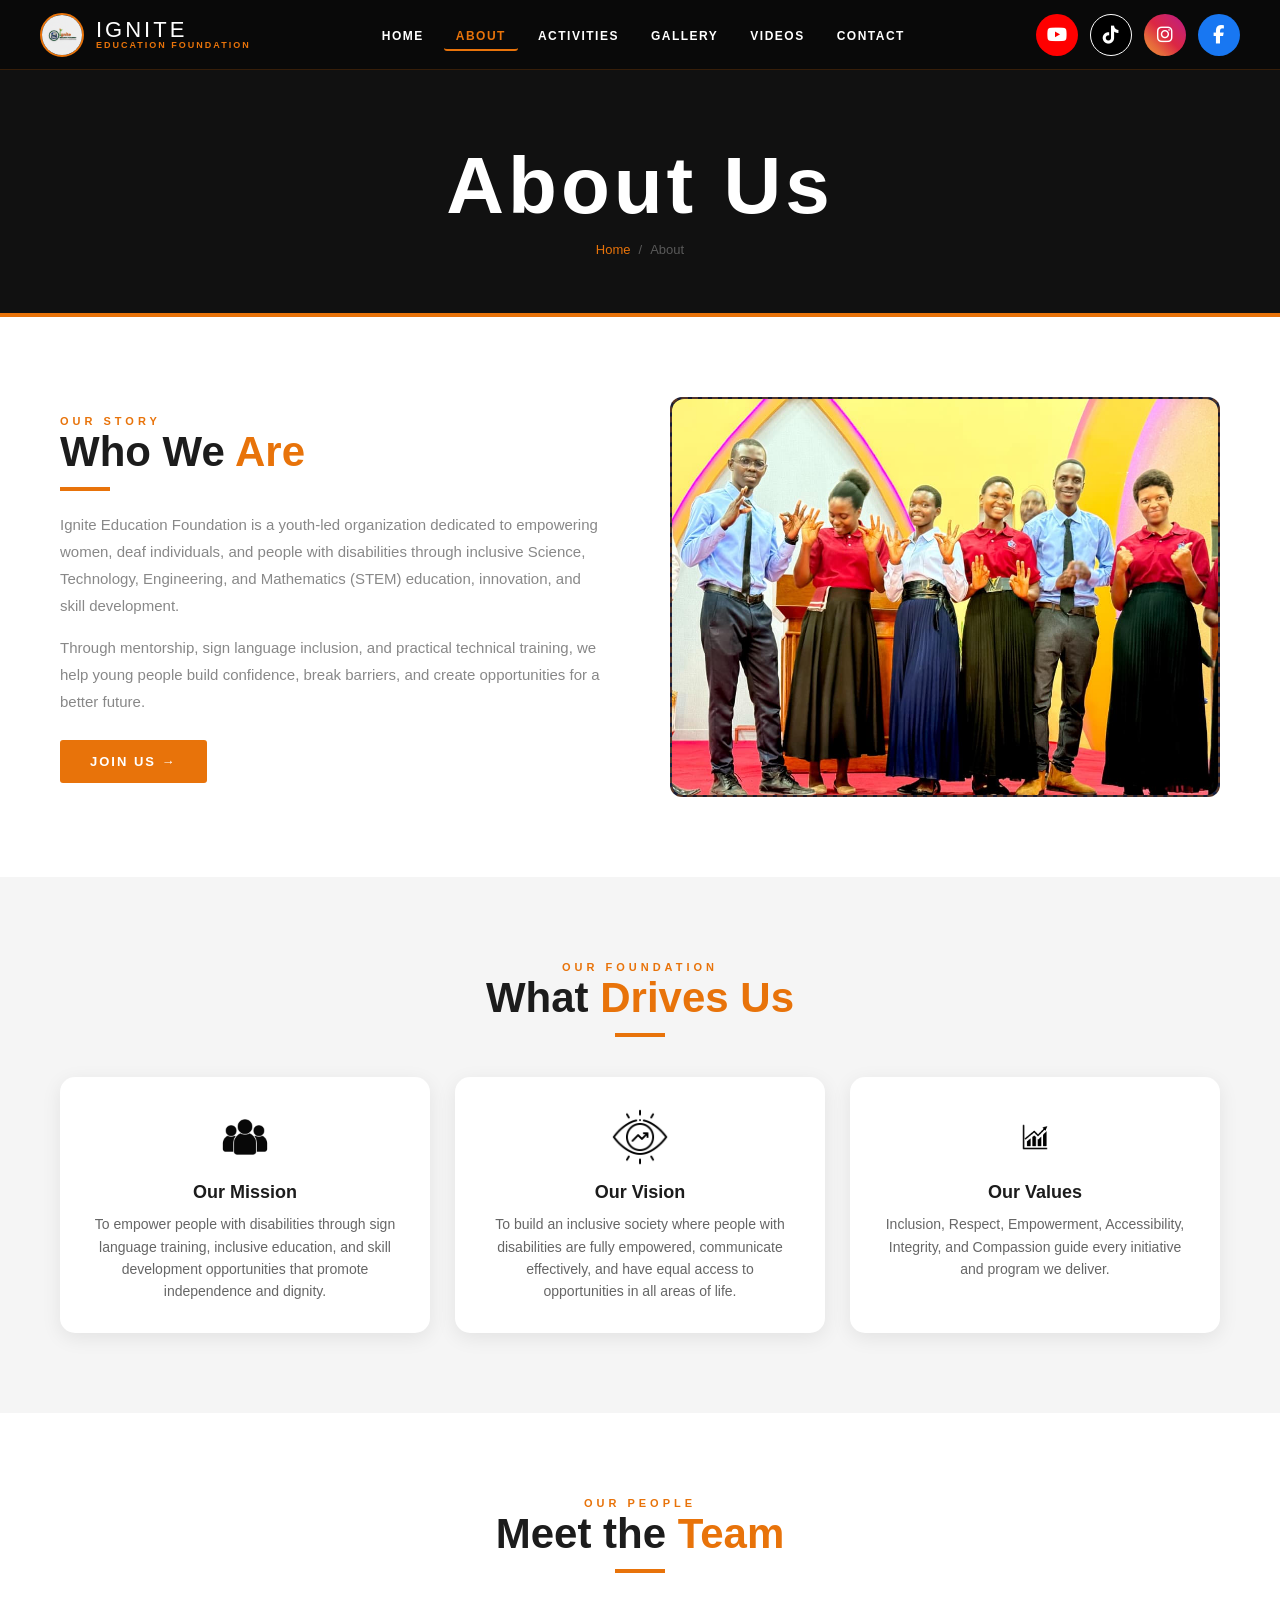
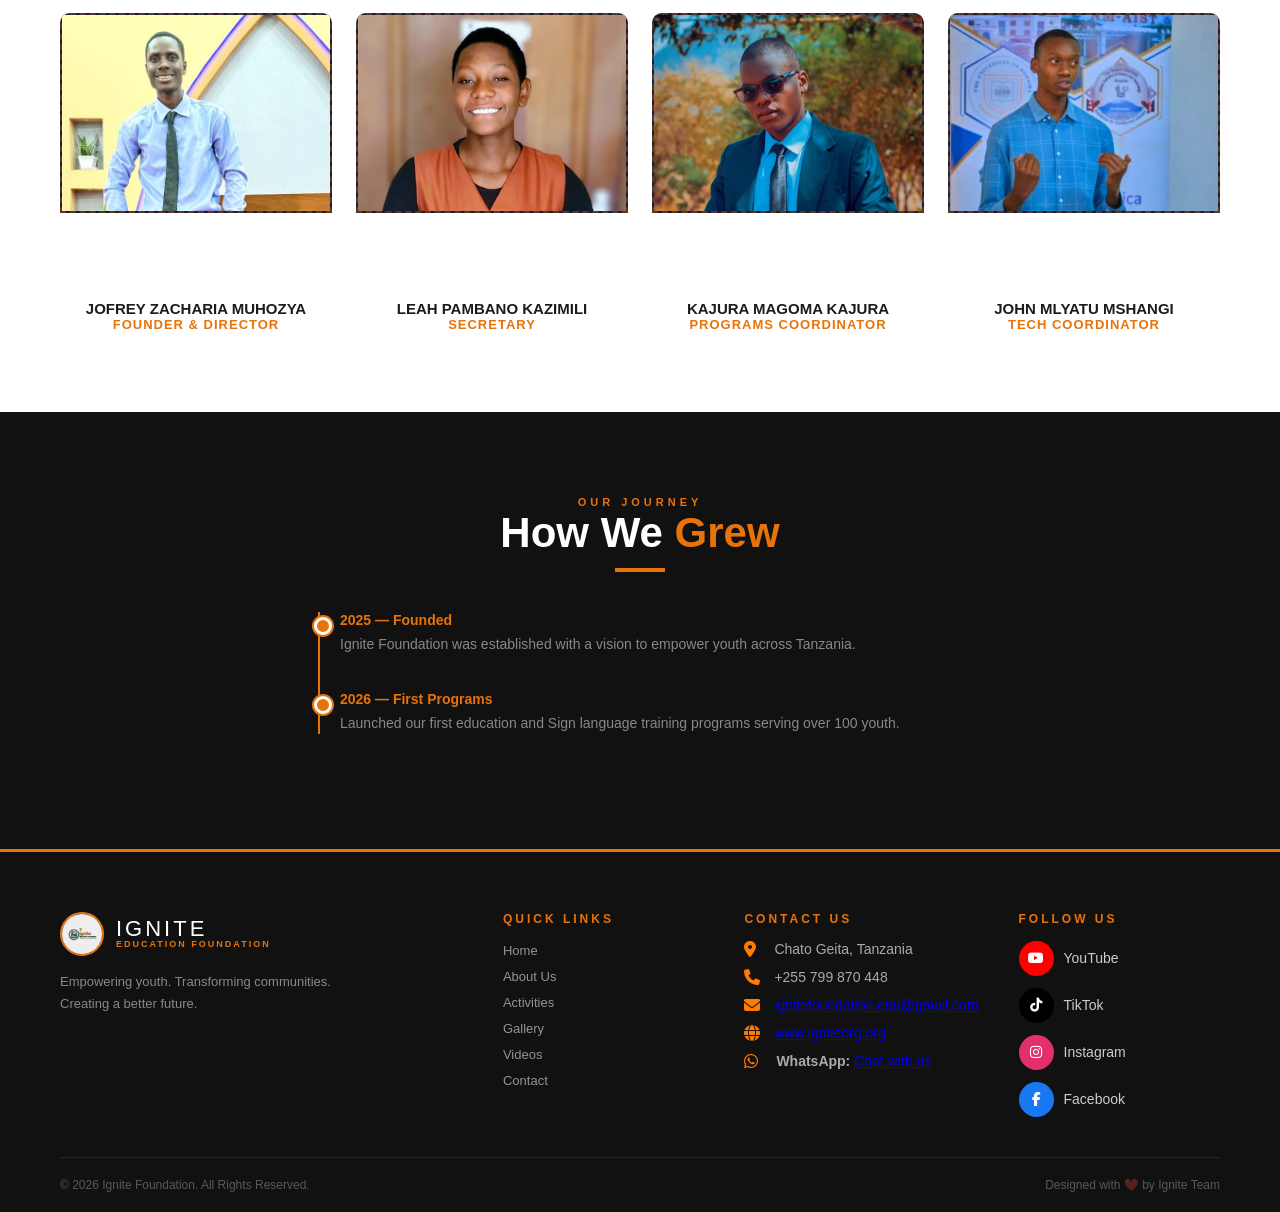
==== commit df00b36b: "Feat: Modification of pages and pictures added" ====
--- a/pages/about.html
+++ b/pages/about.html
@@ -30,7 +30,7 @@
 
     <div class="logo-text">
       <span class="logo-name">IGNITE</span>
-      <span class="logo-tagline">Foundation</span>
+      <span class="logo-tagline">Education Foundation</span>
     </div>
 
   </a>
@@ -41,7 +41,7 @@
     <li><a href="activities.html">Activities</a></li>
     <li><a href="gallery.html">Gallery</a></li>
     <li><a href="videos.html">Videos</a></li>
-    <li><a href="blog.html">Blog</a></li>
+    <!-- <li><a href="blog.html">Blog</a></li> -->
     <li><a href="contact.html">Contact</a></li>
   </ul>
 
@@ -109,15 +109,15 @@
     <i class="fa-brands fa-youtube"></i>
   </a>
 
-  <a href="#" class="tt" title="TikTok" target="_blank" rel="noopener">
+  <a href="https://vm.tiktok.com/ZS9F7sL3AQNpy-uKpqt/" class="tt" title="TikTok" target="_blank" rel="noopener">
     <i class="fa-brands fa-tiktok"></i>
   </a>
 
-  <a href="#" class="ig" title="Instagram" target="_blank" rel="noopener">
+  <a href="https://www.instagram.com/ignite_foundation1?igsh=cXJjMDQ1c2l2ZGg5" class="ig" title="Instagram" target="_blank" rel="noopener">
     <i class="fa-brands fa-instagram"></i>
   </a>
 
-  <a href="#" class="fb" title="Facebook" target="_blank" rel="noopener">
+  <a href="https://www.facebook.com/profile.php?id=61589353885961" class="fb" title="Facebook" target="_blank" rel="noopener">
     <i class="fa-brands fa-facebook-f"></i>
   </a>
 
@@ -147,10 +147,10 @@
           <h2 class="section-title">Who We <span class="highlight">Are</span></h2>
           <div class="underline-bar"></div>
           <p style="color:var(--gray);line-height:1.8;margin-bottom:15px;font-size:15px;">
-           Ignite Foundation is a community-driven organization dedicated to empowering people with disabilities through education, inclusion, and skill development.
+           Ignite Education Foundation is a youth-led organization dedicated to empowering women, deaf individuals, and people with disabilities through inclusive Science, Technology, Engineering, and Mathematics (STEM) education, innovation, and skill development.
           </p>
           <p style="color:var(--gray);line-height:1.8;margin-bottom:25px;font-size:15px;">
-            We focus on breaking communication and social barriers by providing sign language training and creating accessible opportunities that enable individuals with disabilities to express their talents, build confidence, and participate fully in society.
+            Through mentorship, sign language inclusion, and practical technical training, we help young people build confidence, break barriers, and create opportunities for a better future.
           </p>
           <a href="contact.html" class="btn-primary">Join Us &rarr;</a>
         </div>
@@ -162,8 +162,9 @@
           =============================================
         -->
         <div class="img-placeholder fade-in" style="height:400px;border-radius:12px;">
-          <span class="ph-icon">🖼️</span>
-          <span class="ph-text">WEKA PICHA YAKO HAPA<br>About main image — 600×400px</span>
+          <!-- <span class="ph-icon">🖼️</span>
+          <span class="ph-text">WEKA PICHA YAKO HAPA<br>About main image — 600×400px</span> -->
+          <img src="../images/about/picture1.jpeg" alt="About IGNITE" style="width:100%;border-radius:12px;object-fit:cover;height:100%;">
         </div>
       </div>
     </div>
@@ -235,44 +236,48 @@
         <div class="team-card fade-in">
           <div class="team-photo">
             <div class="img-placeholder" style="height:200px;">
-              <span class="ph-icon">👤</span>
-              <span class="ph-text">PICHA — Member 1<br>200×200px</span>
+              <!-- <span class="ph-icon">👤</span>
+              <span class="ph-text">PICHA — Member 1<br>200×200px</span> -->
+              <img src="../images/about/picture2.jpeg" alt="Team Member" class="team-member-img">
             </div>
           </div>
-          <h3>Jina la Mwanachama</h3>
+          <h3>JOFREY ZACHARIA MUHOZYA</h3>
           <p>Founder & Director</p>
         </div>
 
         <div class="team-card fade-in">
           <div class="team-photo">
             <div class="img-placeholder" style="height:200px;">
-              <span class="ph-icon">👤</span>
-              <span class="ph-text">PICHA — Member 2<br>200×200px</span>
+              <!-- <span class="ph-icon">👤</span>
+              <span class="ph-text">PICHA — Member 2<br>200×200px</span> -->
+              <img src="../images/about/picture3.jpeg" alt="Team Member" class="team-member-img">
             </div>
           </div>
-          <h3>Jina la Mwanachama</h3>
-          <p>Programs Manager</p>
+          <h3>LEAH PAMBANO KAZIMILI</h3>
+          <p>Secretary</p>
         </div>
 
         <div class="team-card fade-in">
           <div class="team-photo">
             <div class="img-placeholder" style="height:200px;">
-              <span class="ph-icon">👤</span>
-              <span class="ph-text">PICHA — Member 3<br>200×200px</span>
+              <!-- <span class="ph-icon">👤</span>
+              <span class="ph-text">PICHA — Member 3<br>200×200px</span> -->
+              <img src="../images/about/picture4.jpeg" alt="Team Member" class="team-member-img">
             </div>
           </div>
-          <h3>Jina la Mwanachama</h3>
-          <p>Community Lead</p>
+          <h3>KAJURA MAGOMA KAJURA </h3>
+          <p>Programs Coordinator</p>
         </div>
 
         <div class="team-card fade-in">
           <div class="team-photo">
             <div class="img-placeholder" style="height:200px;">
-              <span class="ph-icon">👤</span>
-              <span class="ph-text">PICHA — Member 4<br>200×200px</span>
+              <!-- <span class="ph-icon">👤</span>
+              <span class="ph-text">PICHA — Member 4<br>200×200px</span> -->
+              <img src="../images/about/picture5.jpeg" alt="Team Member" class="team-member-img">
             </div>
           </div>
-          <h3>Jina la Mwanachama</h3>
+          <h3>JOHN MLYATU MSHANGI</h3>
           <p>Tech Coordinator</p>
         </div>
       </div>
@@ -289,14 +294,14 @@
       </div>
       <div class="timeline">
         <div class="timeline-item fade-in">
-          <h4>2020 — Founded</h4>
+          <h4>2025 — Founded</h4>
           <p>Ignite Foundation was established with a vision to empower youth across Tanzania.</p>
         </div>
         <div class="timeline-item fade-in">
-          <h4>2021 — First Programs</h4>
-          <p>Launched our first education and training programs serving over 100 youth.</p>
-        </div>
-        <div class="timeline-item fade-in">
+          <h4>2026 — First Programs</h4>
+          <p>Launched our first education and Sign language training programs serving over 100 youth.</p>
+        </div>
+        <!-- <div class="timeline-item fade-in">
           <h4>2022 — Community Expansion</h4>
           <p>Expanded to 10 communities, running innovation and leadership workshops.</p>
         </div>
@@ -307,7 +312,7 @@
         <div class="timeline-item fade-in">
           <h4>2024 — Growing Impact</h4>
           <p>500+ youth empowered, 50+ projects, partnership with national Foundations.</p>
-        </div>
+        </div> -->
       </div>
     </div>
   </section>
@@ -325,7 +330,7 @@
 
         <div class="logo-text">
           <span class="logo-name">IGNITE</span>
-          <span class="logo-tagline">Foundation</span>
+          <span class="logo-tagline">Education Foundation</span>
         </div>
 
       </a>
@@ -346,7 +351,7 @@
             <li><a href="activities.html">Activities</a></li>
             <li><a href="gallery.html">Gallery</a></li>
             <li><a href="videos.html">Videos</a></li>
-            <li><a href="blog.html">Blog</a></li>
+            <!-- <li><a href="blog.html">Blog</a></li> -->
             <li><a href="contact.html">Contact</a></li>
           </ul>
         </div>
@@ -362,7 +367,7 @@
           -->
         <div class="contact-item">
   <i class="fa-solid fa-location-dot"></i>
-  <span>Dodoma, Tanzania</span>
+  <span>Chato Geita, Tanzania</span>
 </div>
 
 <div class="contact-item">
@@ -380,6 +385,14 @@
   <i class="fa-solid fa-globe"></i>
   <!-- <span>www.igniteorg.org</span> -->
    <a href="https://www.igniteorg.org" target="_blank">www.igniteorg.org</a>
+</div>
+
+<div class="contact-item" style="margin-bottom:25px; display:flex; align-items:center; gap:12px;">
+  <i class="fa-brands fa-whatsapp"></i>
+  <span>
+    <strong>WhatsApp:</strong> 
+    <a href="https://wa.me/message/BI74CYT4RLB5C1" target="_blank">Chat with us</a>
+  </span>
 </div>
         </div>
 
